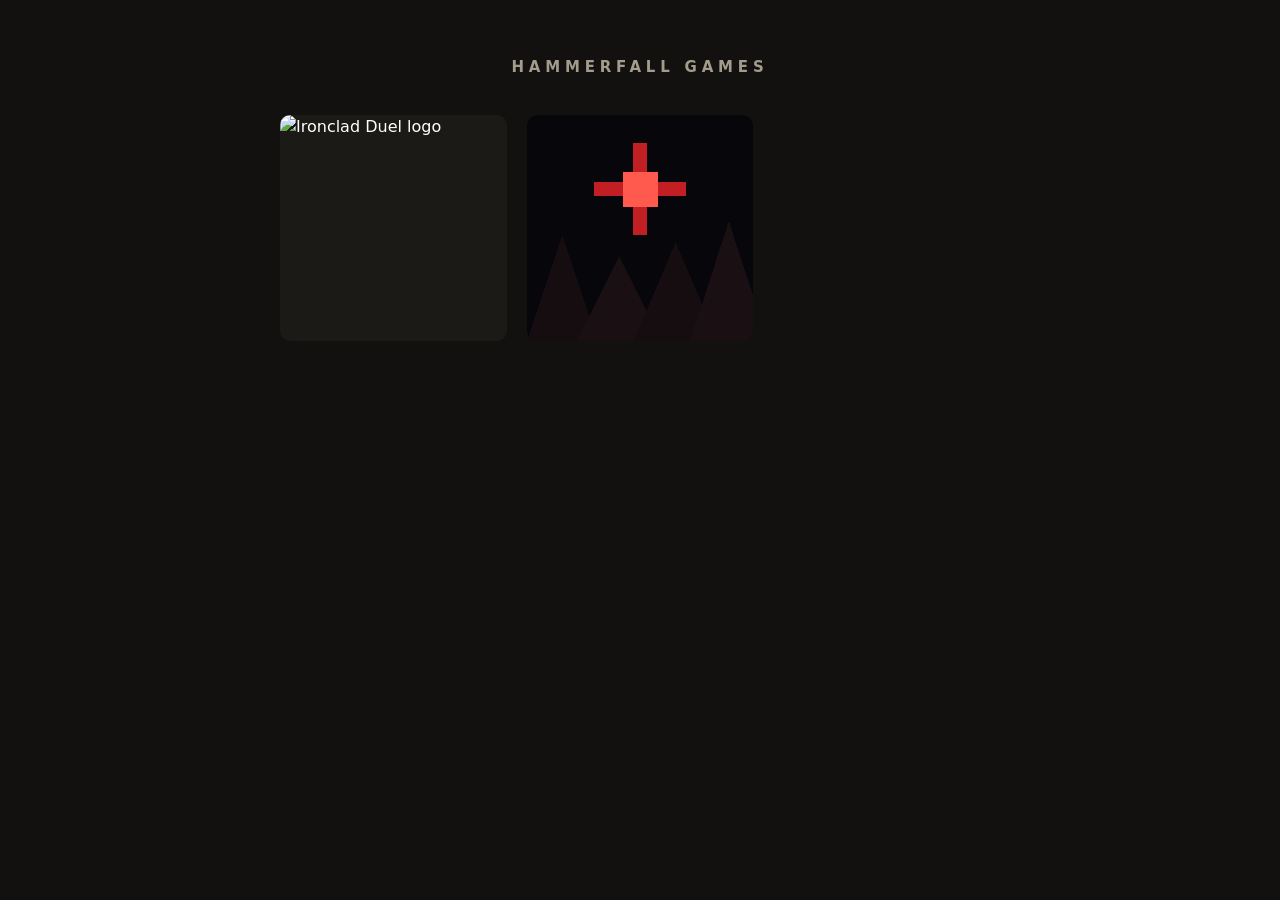
==== index.html @ d1d1a3a8 "Create index.html" ====
<!doctype html>
<html lang="en">
<head>
<meta charset="utf-8">
<meta name="viewport" content="width=device-width, initial-scale=1">
<title>Hammerfall Games</title>
<meta name="description" content="Games by Hammerfall Games: Ironclad Duel, Testament of the Star, and more on the way.">
<meta name="theme-color" content="#121110">
<style>
  *{box-sizing:border-box}
  body{
    margin:0; min-height:100vh; background:#121110; color:#ece6d8;
    font:400 16px/1.5 system-ui,-apple-system,"Segoe UI",sans-serif;
    display:flex; flex-direction:column; align-items:center;
  }
  h1{
    margin:56px 20px 36px; font-size:15px; font-weight:600;
    letter-spacing:.32em; text-transform:uppercase; color:#a39c8c; text-align:center;
  }
  .grid{
    width:100%; max-width:760px; padding:0 20px 64px;
    display:grid; gap:20px; grid-template-columns:repeat(auto-fill,minmax(200px,1fr));
  }
  .tile{
    position:relative; display:block; aspect-ratio:1/1; overflow:hidden;
    border-radius:10px; background:#1b1a17; text-decoration:none; color:#fff;
    transition:transform .15s ease;
  }
  .tile:hover,.tile:focus-visible{transform:scale(1.03)}
  .tile:focus-visible{outline:2px solid #ff8a2a; outline-offset:3px}
  .tile img,.tile svg{position:absolute; inset:0; width:100%; height:100%; display:block; object-fit:cover}
  .tile img{image-rendering:pixelated}
  .title{
    position:absolute; inset:0; display:flex; flex-direction:column;
    align-items:center; justify-content:center; gap:6px; padding:16px; text-align:center;
    background:rgba(8,7,6,.82); opacity:0; transition:opacity .15s ease;
  }
  .title b{font-size:22px; font-weight:700; line-height:1.15}
  .title small{font-size:12px; letter-spacing:.14em; text-transform:uppercase; color:#c9c1ae}
  .tile:hover .title,.tile:focus-visible .title{opacity:1}
  /* phones and tablets can't hover, so the title sits along the bottom */
  @media (hover:none){
    .title{inset:auto 0 0 0; opacity:1; padding:10px 12px; background:rgba(8,7,6,.8)}
    .title b{font-size:16px}
  }
  @media (prefers-reduced-motion:reduce){ .tile,.title{transition:none} }
</style>
</head>
<body>

<h1>Hammerfall Games</h1>

<!--
  ADDING A GAME: copy one whole <a class="tile"> block, then change the
  link (href), the logo (img src) and the title.
-->
<main class="grid">

  <a class="tile" href="https://phelypsam-del.github.io/ironclad/">
    <img src="https://phelypsam-del.github.io/ironclad/icon-192.png" alt="Ironclad Duel logo">
    <span class="title"><b>Ironclad Duel</b><small>Play now</small></span>
  </a>

  <!-- No link yet: add href="YOUR-GAME-LINK" to this tile when the game is playable,
       and swap the <svg> for <img src="your-logo.png" alt="..."> when you have a logo. -->
  <a class="tile" tabindex="0">
    <svg viewBox="0 0 64 64" shape-rendering="crispEdges" role="img" aria-label="Testament of the Star logo">
      <rect width="64" height="64" fill="#07060a"/>
      <rect x="30" y="8" width="4" height="26" fill="#c21f25"/>
      <rect x="19" y="19" width="26" height="4" fill="#c21f25"/>
      <rect x="27" y="16" width="10" height="10" fill="#ff5a4d"/>
      <polygon points="0,64 10,34 20,64" fill="#150d10"/>
      <polygon points="14,64 26,40 38,64" fill="#1a0f12"/>
      <polygon points="30,64 42,36 54,64" fill="#150d10"/>
      <polygon points="46,64 57,30 68,64" fill="#1a0f12"/>
    </svg>
    <span class="title"><b>Testament of the Star</b><small>Coming soon</small></span>
  </a>

</main>

</body>
</html>
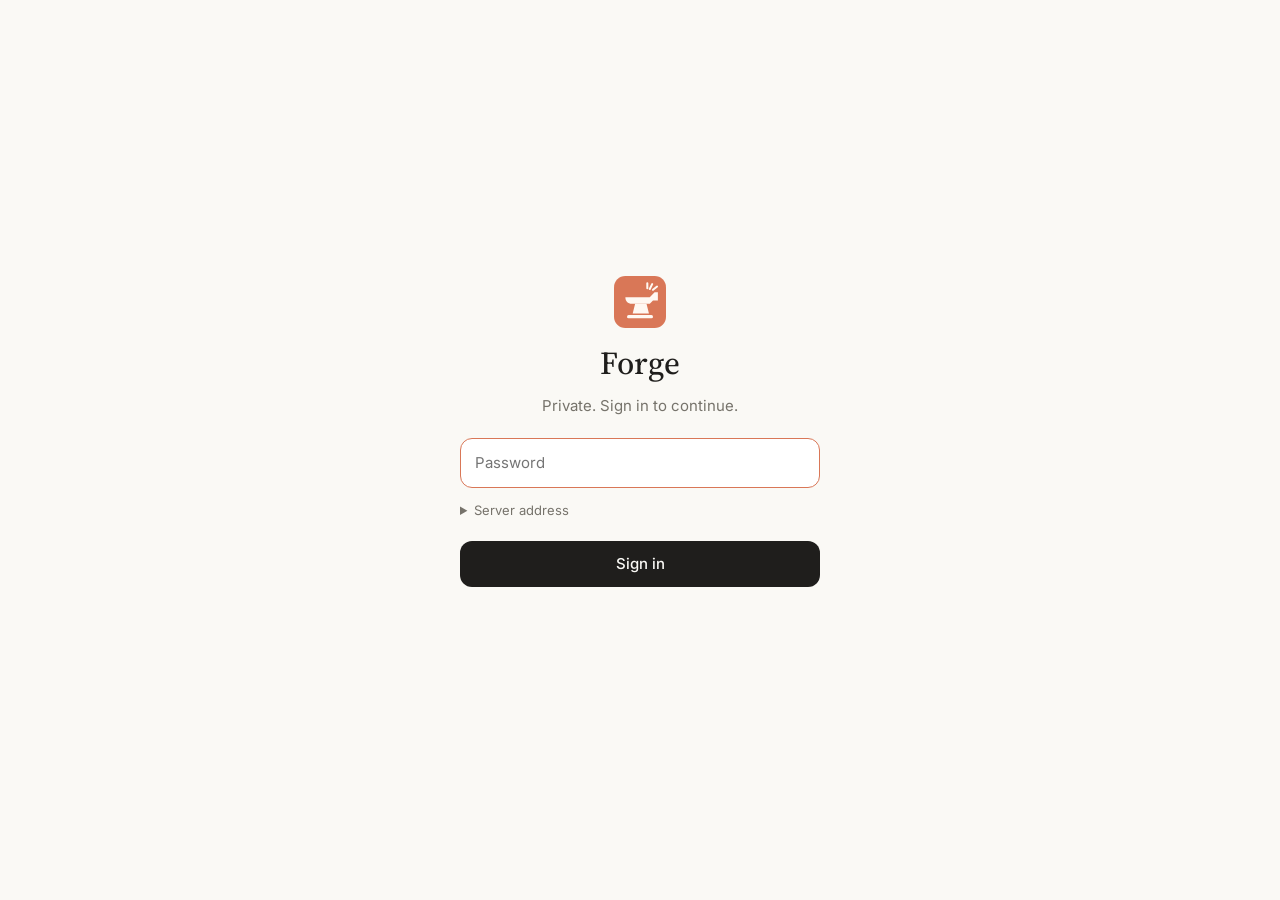
==== commit 4bb2b580: "Replace Hammerfall site with Forge (private Claude chat on Claude Code) Old site saved on branch ham" ====
--- a/index.html
+++ b/index.html
@@ -1,83 +1,108 @@
-<!doctype html>
+<!DOCTYPE html>
 <html lang="en">
 <head>
 <meta charset="utf-8">
-<meta name="viewport" content="width=device-width, initial-scale=1">
-<title>Hammerfall Games</title>
-<meta name="description" content="Games by Hammerfall Games: Ironclad Duel, Testament of the Star, and more on the way.">
-<meta name="theme-color" content="#121110">
-<style>
-  *{box-sizing:border-box}
-  body{
-    margin:0; min-height:100vh; background:#121110; color:#ece6d8;
-    font:400 16px/1.5 system-ui,-apple-system,"Segoe UI",sans-serif;
-    display:flex; flex-direction:column; align-items:center;
-  }
-  h1{
-    margin:56px 20px 36px; font-size:15px; font-weight:600;
-    letter-spacing:.32em; text-transform:uppercase; color:#a39c8c; text-align:center;
-  }
-  .grid{
-    width:100%; max-width:760px; padding:0 20px 64px;
-    display:grid; gap:20px; grid-template-columns:repeat(auto-fill,minmax(200px,1fr));
-  }
-  .tile{
-    position:relative; display:block; aspect-ratio:1/1; overflow:hidden;
-    border-radius:10px; background:#1b1a17; text-decoration:none; color:#fff;
-    transition:transform .15s ease;
-  }
-  .tile:hover,.tile:focus-visible{transform:scale(1.03)}
-  .tile:focus-visible{outline:2px solid #ff8a2a; outline-offset:3px}
-  .tile img,.tile svg{position:absolute; inset:0; width:100%; height:100%; display:block; object-fit:cover}
-  .tile img{image-rendering:pixelated}
-  .title{
-    position:absolute; inset:0; display:flex; flex-direction:column;
-    align-items:center; justify-content:center; gap:6px; padding:16px; text-align:center;
-    background:rgba(8,7,6,.82); opacity:0; transition:opacity .15s ease;
-  }
-  .title b{font-size:22px; font-weight:700; line-height:1.15}
-  .title small{font-size:12px; letter-spacing:.14em; text-transform:uppercase; color:#c9c1ae}
-  .tile:hover .title,.tile:focus-visible .title{opacity:1}
-  /* phones and tablets can't hover, so the title sits along the bottom */
-  @media (hover:none){
-    .title{inset:auto 0 0 0; opacity:1; padding:10px 12px; background:rgba(8,7,6,.8)}
-    .title b{font-size:16px}
-  }
-  @media (prefers-reduced-motion:reduce){ .tile,.title{transition:none} }
-</style>
+<meta name="viewport" content="width=device-width, initial-scale=1, viewport-fit=cover">
+<meta name="robots" content="noindex, nofollow">
+<title>Forge</title>
+<link rel="icon" href="logo.svg" type="image/svg+xml">
+<link rel="preconnect" href="https://fonts.googleapis.com">
+<link rel="stylesheet" href="https://fonts.googleapis.com/css2?family=Inter:wght@400;500;600&family=Source+Serif+4:opsz,wght@8..60,400;8..60,500&display=swap">
+<link rel="stylesheet" href="style.css">
 </head>
 <body>
 
-<h1>Hammerfall Games</h1>
+<!-- ============ SIGN IN ============ -->
+<section id="login" class="login" hidden>
+  <form id="loginForm" class="login-card" autocomplete="on">
+    <img src="logo.svg" alt="" class="login-logo">
+    <h1>Forge</h1>
+    <p class="muted">Private. Sign in to continue.</p>
+    <input type="text" name="username" autocomplete="username" value="me" hidden>
+    <input id="password" type="password" autocomplete="current-password" placeholder="Password" required>
+    <details id="serverBox">
+      <summary>Server address</summary>
+      <input id="serverUrl" type="url" placeholder="https://your-tunnel.example.com" spellcheck="false">
+      <small class="muted">Where your PC's Forge server is reachable (your Cloudflare Tunnel URL).</small>
+    </details>
+    <button class="btn primary" type="submit">Sign in</button>
+    <p id="loginError" class="error" role="alert"></p>
+  </form>
+</section>
 
-<!--
-  ADDING A GAME: copy one whole <a class="tile"> block, then change the
-  link (href), the logo (img src) and the title.
--->
-<main class="grid">
+<!-- ============ APP ============ -->
+<div id="app" class="app" hidden>
+  <aside id="sidebar" class="sidebar">
+    <div class="side-top">
+      <div class="brand"><img src="logo.svg" alt=""><span id="brandName">Forge</span></div>
+      <button class="icon-btn" id="collapseBtn" title="Close sidebar" aria-label="Close sidebar">
+        <svg viewBox="0 0 20 20"><rect x="3" y="4" width="14" height="12" rx="2"/><path d="M8 4v12"/></svg>
+      </button>
+    </div>
+    <button id="newChatBtn" class="new-chat"><span class="plus">+</span> New chat</button>
+    <input id="searchChats" class="search" type="search" placeholder="Search chats">
+    <nav class="chat-list" id="chatList"></nav>
 
-  <a class="tile" href="https://phelypsam-del.github.io/ironclad/">
-    <img src="https://phelypsam-del.github.io/ironclad/icon-192.png" alt="Ironclad Duel logo">
-    <span class="title"><b>Ironclad Duel</b><small>Play now</small></span>
-  </a>
+    <button class="usage-mini" id="usageMini" title="Usage details">
+      <div class="usage-mini-row"><span>Monthly credit</span><span id="miniPct">—</span></div>
+      <div class="bar"><i id="miniBar"></i></div>
+      <div class="usage-mini-row small muted"><span id="miniLeft">—</span><span id="miniToday"></span></div>
+    </button>
+    <button class="side-link" id="logoutBtn">Sign out</button>
+  </aside>
 
-  <!-- No link yet: add href="YOUR-GAME-LINK" to this tile when the game is playable,
-       and swap the <svg> for <img src="your-logo.png" alt="..."> when you have a logo. -->
-  <a class="tile" tabindex="0">
-    <svg viewBox="0 0 64 64" shape-rendering="crispEdges" role="img" aria-label="Testament of the Star logo">
-      <rect width="64" height="64" fill="#07060a"/>
-      <rect x="30" y="8" width="4" height="26" fill="#c21f25"/>
-      <rect x="19" y="19" width="26" height="4" fill="#c21f25"/>
-      <rect x="27" y="16" width="10" height="10" fill="#ff5a4d"/>
-      <polygon points="0,64 10,34 20,64" fill="#150d10"/>
-      <polygon points="14,64 26,40 38,64" fill="#1a0f12"/>
-      <polygon points="30,64 42,36 54,64" fill="#150d10"/>
-      <polygon points="46,64 57,30 68,64" fill="#1a0f12"/>
-    </svg>
-    <span class="title"><b>Testament of the Star</b><small>Coming soon</small></span>
-  </a>
+  <main class="main">
+    <header class="topbar">
+      <button class="icon-btn" id="openSideBtn" title="Open sidebar" aria-label="Open sidebar">
+        <svg viewBox="0 0 20 20"><rect x="3" y="4" width="14" height="12" rx="2"/><path d="M8 4v12"/></svg>
+      </button>
+      <div id="chatTitle" class="chat-title"></div>
+      <button class="usage-pill" id="usagePill" title="Usage"><span class="dot"></span><span id="pillText">Usage</span></button>
+    </header>
 
-</main>
+    <div id="scroller" class="scroller">
+      <div id="empty" class="empty">
+        <div class="greet"><img src="logo.svg" alt=""><h2 id="greeting">Hello</h2></div>
+      </div>
+      <div id="messages" class="messages"></div>
+    </div>
 
+    <div class="composer-wrap" id="composerWrap">
+      <form id="composer" class="composer">
+        <textarea id="input" rows="1" placeholder="How can I help you today?" autocomplete="off"></textarea>
+        <div class="composer-bar">
+          <div class="model-picker">
+            <button type="button" id="modelBtn" class="model-btn"><span id="modelLabel">Auto</span><svg viewBox="0 0 20 20"><path d="M6 8l4 4 4-4"/></svg></button>
+            <div id="modelMenu" class="menu" hidden></div>
+          </div>
+          <span id="routeHint" class="route-hint"></span>
+          <button id="sendBtn" class="send" type="submit" aria-label="Send" disabled>
+            <svg class="i-send" viewBox="0 0 20 20"><path d="M10 15V5M5 10l5-5 5 5"/></svg>
+            <svg class="i-stop" viewBox="0 0 20 20"><rect x="6" y="6" width="8" height="8" rx="1.5"/></svg>
+          </button>
+        </div>
+      </form>
+      <p class="fine muted">Runs on your Claude subscription through Claude Code. Claude can make mistakes.</p>
+    </div>
+  </main>
+</div>
+
+<!-- ============ USAGE PANEL ============ -->
+<div id="usagePanel" class="sheet" hidden>
+  <div class="sheet-card">
+    <div class="sheet-head">
+      <h3>Usage</h3>
+      <button class="icon-btn" id="closeUsage" aria-label="Close"><svg viewBox="0 0 20 20"><path d="M5 5l10 10M15 5L5 15"/></svg></button>
+    </div>
+    <div id="usageBody"></div>
+  </div>
+</div>
+
+<div id="toast" class="toast" hidden></div>
+
+<script src="config.js"></script>
+<script src="router.js"></script>
+<script src="markdown.js"></script>
+<script src="app.js"></script>
 </body>
 </html>
--- a/style.css
+++ b/style.css
@@ -0,0 +1,181 @@
+:root{
+  --bg:#faf9f5; --side:#f3f1ea; --card:#ffffff; --text:#1f1e1c; --muted:#76736b; --line:#e6e2d8;
+  --hover:#ebe8df; --accent:#d97757; --accent-2:#c2603f; --user:#efece3; --code:#f5f3ee;
+  --ok:#5a8f5a; --warn:#c98a2b; --bad:#c2453a;
+  --serif:"Source Serif 4",Georgia,serif; --sans:Inter,system-ui,-apple-system,"Segoe UI",sans-serif;
+  --mono:ui-monospace,"SF Mono",Menlo,Consolas,monospace;
+  --shadow:0 1px 2px rgba(0,0,0,.04),0 4px 20px rgba(0,0,0,.06);
+}
+@media (prefers-color-scheme:dark){:root{
+  --bg:#262624; --side:#1f1e1d; --card:#30302e; --text:#ecebe6; --muted:#a29f96; --line:#3c3b37;
+  --hover:#353431; --user:#3a3936; --code:#1d1d1b; --shadow:0 1px 2px rgba(0,0,0,.2),0 6px 24px rgba(0,0,0,.3);
+}}
+*{box-sizing:border-box}
+html,body{height:100%;margin:0}
+body{background:var(--bg);color:var(--text);font:15px/1.6 var(--sans);-webkit-font-smoothing:antialiased}
+[hidden]{display:none!important}
+button{font:inherit;color:inherit;background:none;border:0;cursor:pointer}
+input,textarea{font:inherit;color:inherit}
+svg{width:18px;height:18px;fill:none;stroke:currentColor;stroke-width:1.7;stroke-linecap:round;stroke-linejoin:round}
+.muted{color:var(--muted)} .small{font-size:12px}
+.error{color:var(--bad);min-height:1.2em;margin:0;font-size:14px}
+
+/* ---------- login ---------- */
+.login{min-height:100%;display:grid;place-items:center;padding:24px}
+.login-card{width:min(360px,100%);display:flex;flex-direction:column;gap:12px;text-align:center}
+.login-logo{width:52px;height:52px;margin:0 auto}
+.login-card h1{font:500 32px/1.2 var(--serif);margin:4px 0 0}
+.login-card p{margin:0 0 8px}
+.login-card input{width:100%;padding:12px 14px;border:1px solid var(--line);border-radius:12px;background:var(--card);outline:none}
+.login-card input:focus{border-color:var(--accent)}
+.login-card details{text-align:left;font-size:13px}
+.login-card summary{cursor:pointer;color:var(--muted);margin-bottom:8px}
+.btn{padding:11px 16px;border-radius:12px;font-weight:500}
+.btn.primary{background:var(--text);color:var(--bg)}
+.btn.primary:hover{opacity:.88}
+
+/* ---------- layout ---------- */
+.app{display:flex;height:100%;overflow:hidden}
+.sidebar{width:272px;flex:none;background:var(--side);border-right:1px solid var(--line);display:flex;flex-direction:column;padding:10px;gap:6px;transition:margin .2s}
+.app.side-closed .sidebar{margin-left:-272px}
+.side-top{display:flex;align-items:center;justify-content:space-between;padding:4px 4px 6px}
+.brand{display:flex;align-items:center;gap:8px;font:500 19px var(--serif)}
+.brand img{width:24px;height:24px}
+.icon-btn{width:34px;height:34px;display:grid;place-items:center;border-radius:8px;color:var(--muted)}
+.icon-btn:hover{background:var(--hover);color:var(--text)}
+.new-chat{display:flex;align-items:center;gap:10px;padding:8px 10px;border-radius:10px;font-weight:500;text-align:left}
+.new-chat .plus{width:24px;height:24px;border-radius:50%;background:var(--accent);color:#fff;display:grid;place-items:center;font-size:18px;line-height:1}
+.new-chat:hover{background:var(--hover)}
+.search{margin:2px 0 6px;padding:8px 10px;border-radius:10px;border:1px solid var(--line);background:var(--bg);outline:none;font-size:14px}
+.chat-list{flex:1;overflow-y:auto;margin:0 -4px;padding:0 4px}
+.chat-list h4{font-size:12px;font-weight:500;color:var(--muted);margin:12px 8px 4px}
+.chat-item{position:relative;display:flex;align-items:center;border-radius:8px}
+.chat-item a{flex:1;min-width:0;padding:7px 10px;font-size:14px;white-space:nowrap;overflow:hidden;text-overflow:ellipsis;color:inherit;text-decoration:none;cursor:pointer}
+.chat-item:hover,.chat-item.active{background:var(--hover)}
+.chat-item .more{opacity:0;width:28px;height:28px}
+.chat-item:hover .more,.chat-item.active .more{opacity:1}
+.usage-mini{text-align:left;padding:10px;border-radius:12px;border:1px solid var(--line);background:var(--bg);display:flex;flex-direction:column;gap:6px;font-size:13px}
+.usage-mini:hover{border-color:var(--muted)}
+.usage-mini-row{display:flex;justify-content:space-between;gap:8px}
+.bar{height:6px;border-radius:99px;background:var(--hover);overflow:hidden}
+.bar i{display:block;height:100%;width:0;background:var(--ok);border-radius:99px;transition:width .4s,background .4s}
+.side-link{text-align:left;padding:8px 10px;border-radius:8px;font-size:14px;color:var(--muted)}
+.side-link:hover{background:var(--hover);color:var(--text)}
+
+.main{flex:1;min-width:0;display:flex;flex-direction:column;position:relative}
+.topbar{height:52px;flex:none;display:flex;align-items:center;gap:8px;padding:0 12px}
+.app:not(.side-closed) #openSideBtn{visibility:hidden}
+.chat-title{flex:1;min-width:0;font-weight:500;white-space:nowrap;overflow:hidden;text-overflow:ellipsis}
+.usage-pill{display:flex;align-items:center;gap:7px;padding:6px 12px;border:1px solid var(--line);border-radius:99px;font-size:13px;background:var(--card)}
+.usage-pill:hover{border-color:var(--muted)}
+.usage-pill .dot{width:8px;height:8px;border-radius:50%;background:var(--ok)}
+
+.scroller{flex:1;overflow-y:auto;scroll-behavior:smooth}
+.messages{max-width:768px;margin:0 auto;padding:12px 24px 40px}
+.empty{display:flex;justify-content:center;padding-top:22vh}
+.greet{display:flex;align-items:center;gap:14px}
+.greet img{width:38px;height:38px}
+.greet h2{font:400 40px/1.15 var(--serif);margin:0;letter-spacing:-.01em}
+.app.is-empty .scroller{flex:none}
+.app.is-empty .main{justify-content:center}
+.app.is-empty .empty{padding:0 0 28px}
+
+/* ---------- messages ---------- */
+.msg{margin:22px 0}
+.msg.user{display:flex;justify-content:flex-end}
+.msg.user .bubble{background:var(--user);padding:10px 16px;border-radius:18px;max-width:85%;white-space:pre-wrap;word-wrap:break-word}
+.msg.assistant .body{font:16.5px/1.7 var(--serif);word-wrap:break-word}
+.body>:first-child{margin-top:0}
+.body p{margin:0 0 .9em}
+.body h2,.body h3,.body h4{font-family:var(--serif);font-weight:600;margin:1.3em 0 .5em;line-height:1.3}
+.body h2{font-size:1.35em}.body h3{font-size:1.18em}.body h4{font-size:1.05em}
+.body ul,.body ol{padding-left:1.5em;margin:0 0 .9em}
+.body li{margin:.25em 0}
+.body a{color:var(--accent-2)}
+.body code{font:13.5px var(--mono);background:var(--code);border:1px solid var(--line);padding:1px 5px;border-radius:5px}
+.body blockquote{margin:0 0 .9em;padding-left:14px;border-left:3px solid var(--line);color:var(--muted)}
+.body hr{border:0;border-top:1px solid var(--line);margin:1.4em 0}
+.code{border:1px solid var(--line);border-radius:12px;overflow:hidden;margin:0 0 1em;background:var(--code);font-family:var(--sans)}
+.code-head{display:flex;justify-content:space-between;align-items:center;padding:6px 12px;font-size:12px;color:var(--muted);border-bottom:1px solid var(--line)}
+.code-head button{font-size:12px;padding:2px 8px;border-radius:6px}
+.code-head button:hover{background:var(--hover);color:var(--text)}
+.code pre{margin:0;padding:14px;overflow-x:auto}
+.code pre code{border:0;background:none;padding:0;font-size:13px;line-height:1.55}
+.table-wrap{overflow-x:auto;margin:0 0 1em}
+.body table{border-collapse:collapse;font:14px var(--sans)}
+.body th,.body td{border:1px solid var(--line);padding:6px 10px;text-align:left}
+.body th{background:var(--code)}
+.status{font:14px var(--sans);color:var(--muted);display:flex;align-items:center;gap:8px}
+.spark{width:16px;height:16px;border-radius:50%;background:var(--accent);animation:pulse 1.2s ease-in-out infinite}
+@keyframes pulse{0%,100%{transform:scale(.7);opacity:.6}50%{transform:scale(1);opacity:1}}
+.caret::after{content:"";display:inline-block;width:8px;height:8px;margin-left:4px;border-radius:50%;background:var(--accent);animation:pulse 1s infinite;vertical-align:middle}
+.err{color:var(--bad);font:14px var(--sans);background:color-mix(in srgb,var(--bad) 8%,transparent);padding:10px 12px;border-radius:10px}
+
+.meta{display:flex;flex-wrap:wrap;align-items:center;gap:6px 10px;margin-top:10px;font:12.5px var(--sans);color:var(--muted)}
+.chip{display:inline-flex;align-items:center;gap:5px;padding:2px 9px;border-radius:99px;border:1px solid var(--line);background:var(--card)}
+.chip.m-haiku{border-color:#7fae8c}.chip.m-sonnet{border-color:#7f9fc6}.chip.m-opus{border-color:var(--accent)}
+.chip .d{width:7px;height:7px;border-radius:50%}
+.m-haiku .d{background:#5f9d72}.m-sonnet .d{background:#5b84b8}.m-opus .d{background:var(--accent)}
+.meta button{padding:3px 6px;border-radius:6px;display:inline-flex}
+.meta button:hover{background:var(--hover);color:var(--text)}
+.meta svg{width:15px;height:15px}
+
+/* ---------- composer ---------- */
+.composer-wrap{flex:none;padding:0 16px 10px}
+.composer{max-width:768px;margin:0 auto;background:var(--card);border:1px solid var(--line);border-radius:22px;box-shadow:var(--shadow);padding:12px 12px 10px 16px;transition:border-color .15s}
+.composer:focus-within{border-color:color-mix(in srgb,var(--muted) 60%,var(--line))}
+.composer textarea{width:100%;border:0;outline:none;resize:none;background:none;max-height:40vh;font-size:16px;line-height:1.5;padding:2px 0}
+.composer-bar{display:flex;align-items:center;gap:8px;margin-top:6px}
+.model-picker{position:relative}
+.model-btn{display:flex;align-items:center;gap:4px;padding:5px 10px;border-radius:10px;font-size:14px;color:var(--muted)}
+.model-btn:hover{background:var(--hover);color:var(--text)}
+.model-btn svg{width:14px;height:14px}
+.route-hint{flex:1;font-size:12.5px;color:var(--muted);white-space:nowrap;overflow:hidden;text-overflow:ellipsis}
+.send{width:34px;height:34px;border-radius:10px;background:var(--accent);color:#fff;display:grid;place-items:center}
+.send:disabled{opacity:.4;cursor:default}
+.send .i-stop{display:none}
+.send.stop{background:var(--text);color:var(--bg)}
+.send.stop .i-send{display:none}.send.stop .i-stop{display:block}
+.send.stop .i-stop{fill:currentColor;stroke:none}
+.fine{text-align:center;font-size:12px;margin:8px 0 0}
+.app.is-empty .fine{visibility:hidden}
+
+.menu{position:absolute;bottom:calc(100% + 6px);left:0;min-width:280px;background:var(--card);border:1px solid var(--line);border-radius:14px;box-shadow:var(--shadow);padding:6px;z-index:20}
+.menu.down{bottom:auto;top:calc(100% + 4px);left:auto;right:0;min-width:150px}
+.menu button{width:100%;text-align:left;padding:8px 10px;border-radius:9px;display:flex;align-items:flex-start;gap:10px}
+.menu button:hover{background:var(--hover)}
+.menu .t{font-weight:500;font-size:14px}
+.menu .s{font-size:12.5px;color:var(--muted);line-height:1.35}
+.menu .check{margin-left:auto;color:var(--accent);visibility:hidden}
+.menu .sel .check{visibility:visible}
+.menu .danger{color:var(--bad)}
+
+/* ---------- usage sheet ---------- */
+.sheet{position:fixed;inset:0;background:rgba(0,0,0,.3);display:grid;place-items:center;z-index:50;padding:16px}
+.sheet-card{width:min(560px,100%);max-height:90vh;overflow:auto;background:var(--bg);border-radius:18px;box-shadow:var(--shadow);padding:20px 22px}
+.sheet-head{display:flex;justify-content:space-between;align-items:center}
+.sheet-head h3{font:500 24px var(--serif);margin:0}
+.big-num{font:500 34px var(--serif);margin:14px 0 2px}
+.big-bar{height:12px;margin:10px 0 6px}
+.stats{display:grid;grid-template-columns:repeat(3,1fr);gap:10px;margin:18px 0}
+.stat{background:var(--card);border:1px solid var(--line);border-radius:12px;padding:10px 12px}
+.stat .k{font-size:12px;color:var(--muted)}
+.stat .v{font-size:18px;font-weight:600;margin-top:2px}
+.sec{font-size:13px;font-weight:600;margin:18px 0 8px}
+.model-row{display:grid;grid-template-columns:90px 1fr 70px;align-items:center;gap:10px;font-size:13px;margin:6px 0}
+.model-row .bar i{background:var(--accent)}
+.days{display:flex;align-items:flex-end;gap:3px;height:70px;padding-top:6px;border-bottom:1px solid var(--line)}
+.days i{flex:1;background:var(--accent);opacity:.75;border-radius:3px 3px 0 0;min-height:1px}
+.days i.today{opacity:1}
+.note{font-size:13px;color:var(--muted);background:var(--card);border:1px solid var(--line);border-radius:12px;padding:10px 12px;margin-top:16px}
+.note a{color:var(--accent-2)}
+
+.toast{position:fixed;bottom:90px;left:50%;transform:translateX(-50%);background:var(--text);color:var(--bg);padding:8px 14px;border-radius:10px;font-size:14px;z-index:60}
+
+@media (max-width:760px){
+  .sidebar{position:absolute;inset:0 auto 0 0;z-index:30;box-shadow:var(--shadow)}
+  .messages{padding:8px 16px 30px}
+  .greet h2{font-size:30px}
+  .stats{grid-template-columns:1fr 1fr}
+}
+.app.is-empty .topbar{position:absolute;top:0;left:0;right:0}
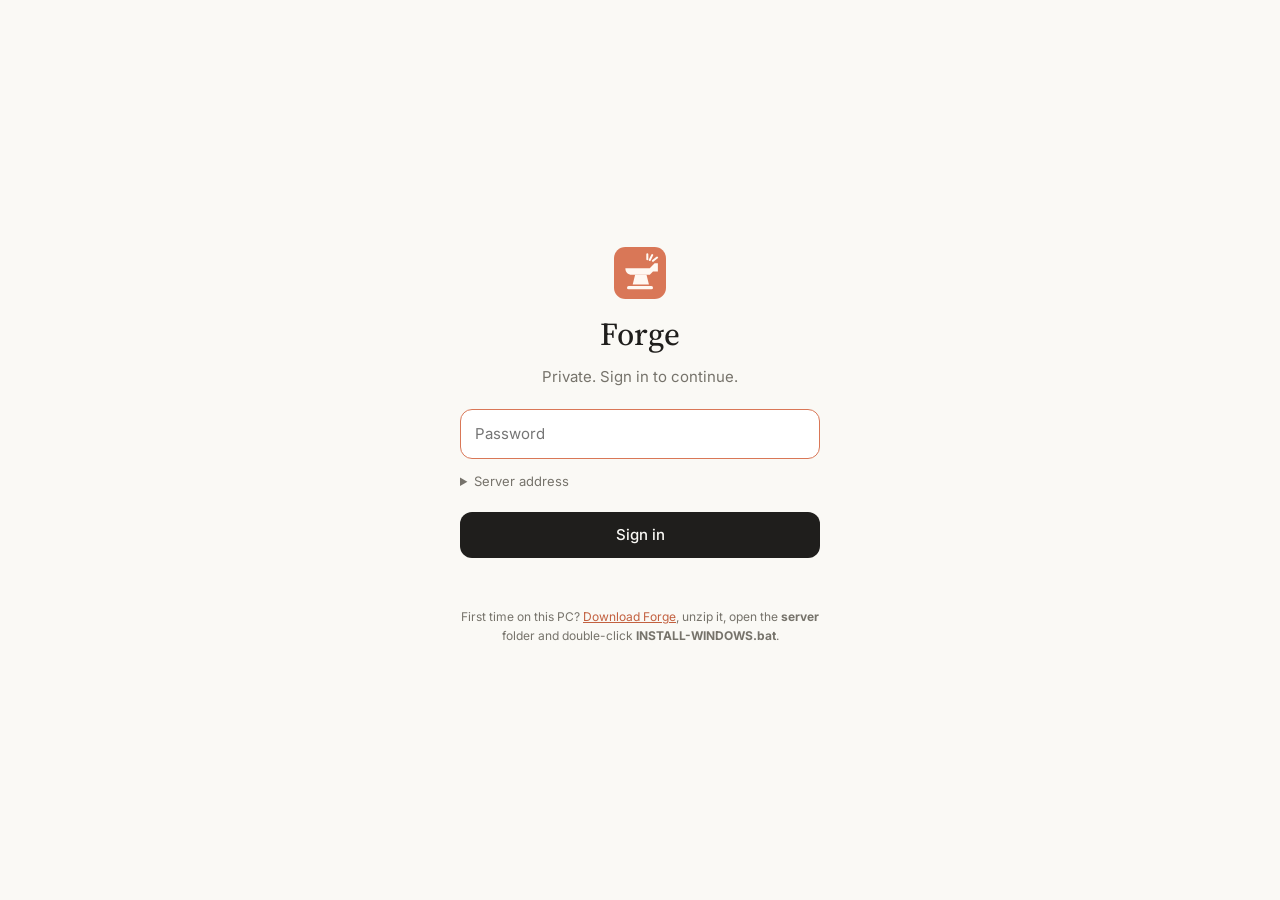
==== commit f967f878: "Add download link for the PC installer on the sign-in page Co-Authored-By: Claude Opus 5.5 <noreply@" ====
--- a/index.html
+++ b/index.html
@@ -27,6 +27,7 @@
     </details>
     <button class="btn primary" type="submit">Sign in</button>
     <p id="loginError" class="error" role="alert"></p>
+    <p class="muted small">First time on this PC? <a href="https://github.com/phelypsam-del/phelypsam-del.github.io/archive/refs/heads/main.zip">Download Forge</a>, unzip it, open the <b>server</b> folder and double-click <b>INSTALL-WINDOWS.bat</b>.</p>
   </form>
 </section>
 
--- a/style.css
+++ b/style.css
@@ -179,3 +179,4 @@
   .stats{grid-template-columns:1fr 1fr}
 }
 .app.is-empty .topbar{position:absolute;top:0;left:0;right:0}
+.login-card a{color:var(--accent-2)}
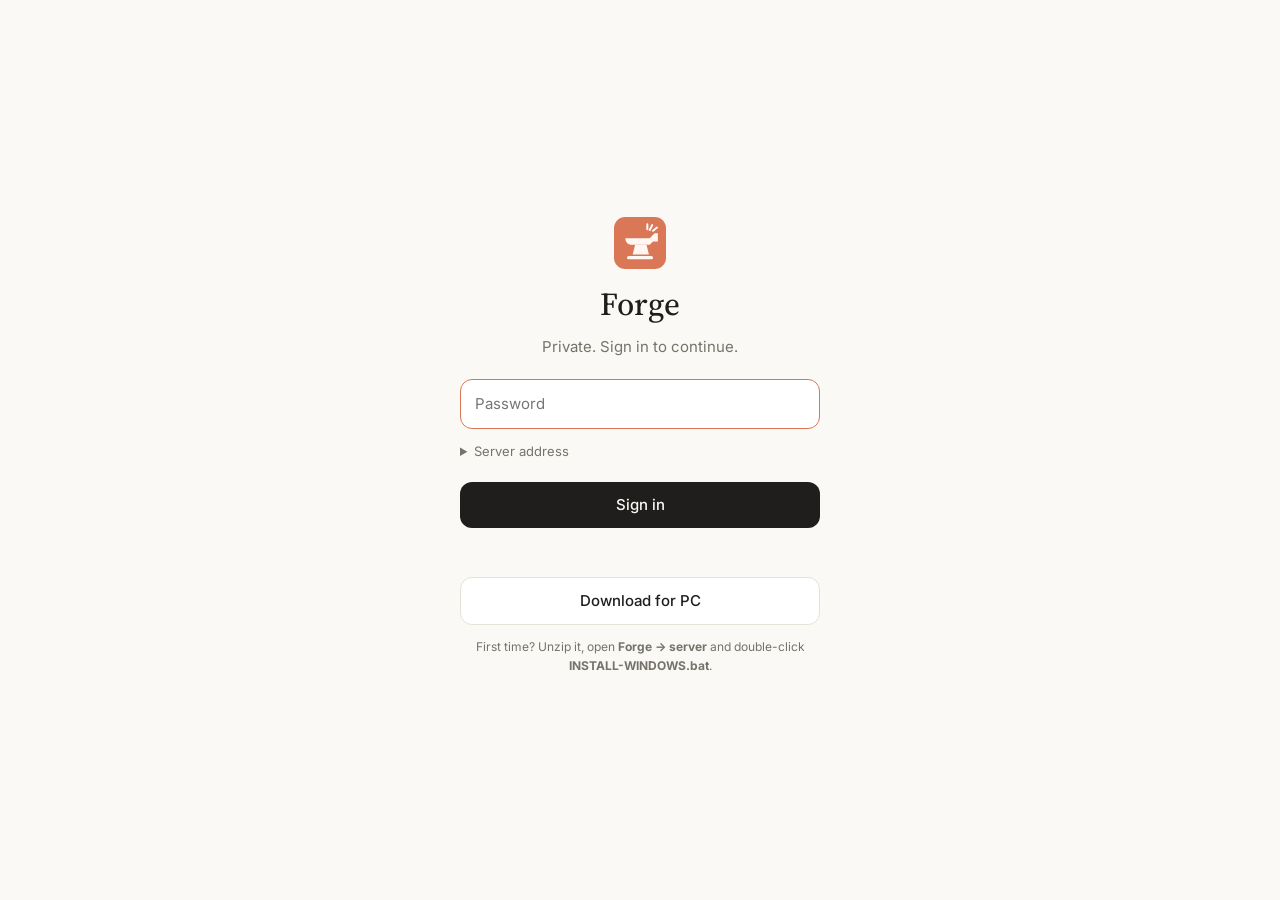
==== commit 1e1c5ffc: "Host the PC download on the site itself with a Download for PC button Co-Authored-By: Claude Opus 5." ====
--- a/index.html
+++ b/index.html
@@ -27,7 +27,8 @@
     </details>
     <button class="btn primary" type="submit">Sign in</button>
     <p id="loginError" class="error" role="alert"></p>
-    <p class="muted small">First time on this PC? <a href="https://github.com/phelypsam-del/phelypsam-del.github.io/archive/refs/heads/main.zip">Download Forge</a>, unzip it, open the <b>server</b> folder and double-click <b>INSTALL-WINDOWS.bat</b>.</p>
+    <a class="btn install" href="forge-pc.zip" download>Download for PC</a>
+    <p class="muted small">First time? Unzip it, open <b>Forge → server</b> and double-click <b>INSTALL-WINDOWS.bat</b>.</p>
   </form>
 </section>
 
--- a/style.css
+++ b/style.css
@@ -180,3 +180,5 @@
 }
 .app.is-empty .topbar{position:absolute;top:0;left:0;right:0}
 .login-card a{color:var(--accent-2)}
+.btn.install{display:block;border:1px solid var(--line);background:var(--card);color:var(--text);text-decoration:none}
+.btn.install:hover{border-color:var(--muted)}
